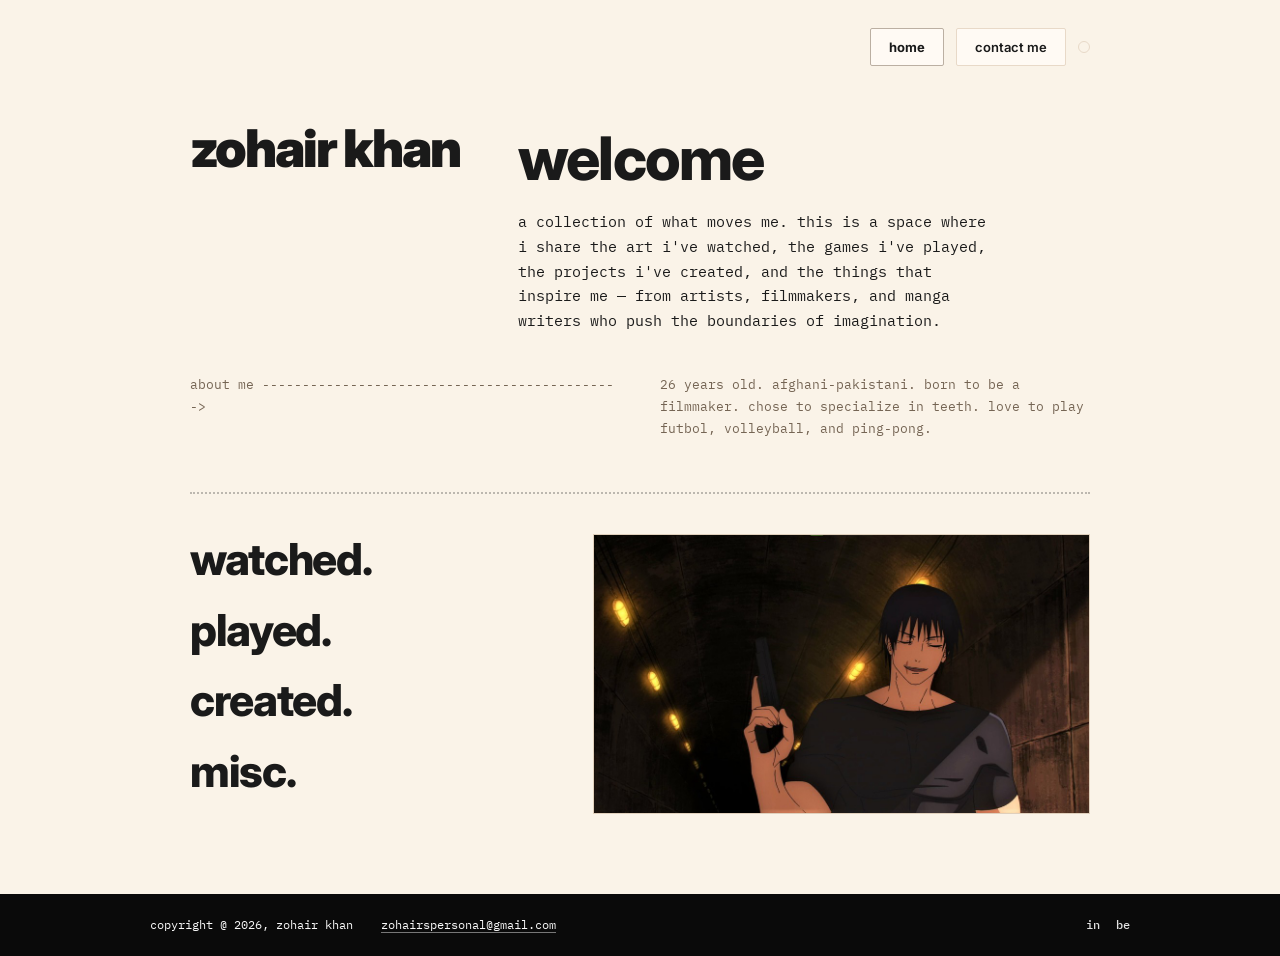
==== index.html @ 556e9f4f "Add files via upload" ====
<!DOCTYPE html>
<html lang="en">
<head>
  <meta charset="UTF-8">
  <meta name="viewport" content="width=device-width, initial-scale=1.0">
  <title>zohair khan</title>
  <link rel="preconnect" href="https://fonts.googleapis.com">
  <link rel="preconnect" href="https://fonts.gstatic.com" crossorigin>
  <link href="https://fonts.googleapis.com/css2?family=IBM+Plex+Mono:wght@400;500&family=Inter:wght@400;600;800;900&display=swap" rel="stylesheet">
  <link rel="stylesheet" href="portfolio-theme.css">
</head>

<body>
  <div class="page">
    <header class="top-bar">
      <a class="nav-pill" href="index.html" aria-current="page">home</a>
      <a class="nav-pill" href="contact.html">contact me</a>
      <button type="button" class="theme-dot" id="theme-toggle" aria-label="Toggle dark mode" aria-pressed="false" title="Theme"></button>
    </header>

    <main>
      <section class="intro-block" aria-label="Introduction">
        <div class="name-brand">zohair khan</div>
        <div>
          <p class="hi">welcome</p>
          <p class="intro-lead">a collection of what moves me. this is a space where i share the art i've watched, the games i've played, the projects i've created, and the things that inspire me — from artists, filmmakers, and manga writers who push the boundaries of imagination. </p>
        </div>
      </section>

      <div class="intro-columns">
        <p>about me ---------------------------------------------></p>
        <p>26 years old. afghani-pakistani. born to be a filmmaker. chose to specialize in teeth. love to play futbol, volleyball, and ping-pong.  </p>
      </div>

      <hr class="rule-dotted">

      <section class="categories-row" aria-label="Portfolio categories">
        <nav id="works" class="category-nav">
          <a class="category-heading" href="film.html">watched.</a>
          <a class="category-heading" href="games.html">played.</a>
          <a class="category-heading" href="creative.html">created.</a>
          <a class="category-heading" href="reads.html">misc.</a>
        </nav>
        <figure class="bottom-spotlight">
          <img class="bottom-spotlight-img" src="spotlight.png" alt="Illustration � Toji Fushiguro in a tunnel">
        </figure>
      </section>
    </main>
  </div>

  <footer class="site-footer">
    <div class="inner">
      <span>copyright @ 2026, zohair khan</span>
      <span><a href="mailto:zohairspersonal@gmail.com">zohairspersonal@gmail.com</a></span>
      <div class="footer-social" aria-label="Social">
        <a href="https://linkedin.com" target="_blank" rel="noopener noreferrer">in</a>
        <a href="https://behance.net" target="_blank" rel="noopener noreferrer">be</a>
      </div>
    </div>
  </footer>

  <script src="portfolio-theme.js" defer></script>
</body>
</html>
---- portfolio-theme.css ----
/* Shared with index + category subpages — keep in sync with homepage */

:root {
  --bg: #faf3e8;
  --text: #1a1a1a;
  --text-muted: #756554;
  --nav-box-bg: #fffaf4;
  --nav-box-border: #e8d9c8;
  --thumb-border: #e0d0bc;
  --footer-bg: #0a0a0a;
  --footer-text: #fafafa;
  --mono: "IBM Plex Mono", ui-monospace, monospace;
  --sans: "Inter", -apple-system, BlinkMacSystemFont, sans-serif;
}

[data-theme="dark"] {
  --bg: #1c1914;
  --text: #f5f5f5;
  --text-muted: #a89f92;
  --nav-box-bg: #2a241c;
  --nav-box-border: #3d362c;
  --thumb-border: #3d362c;
  --footer-bg: #000000;
  --footer-text: #e5e5e5;
}

* {
  box-sizing: border-box;
}

html {
  scroll-behavior: smooth;
  color-scheme: light;
}

html[data-theme="dark"] {
  color-scheme: dark;
}

body {
  margin: 0;
  background: var(--bg);
  color: var(--text);
  font-family: var(--sans);
  transition: background 0.2s ease, color 0.2s ease;
}

a {
  color: inherit;
}

.page {
  max-width: 980px;
  margin: 0 auto;
  padding: 28px clamp(20px, 4vw, 40px) 80px;
}

/* —— Top nav —— */
.top-bar {
  display: flex;
  justify-content: flex-end;
  align-items: center;
  gap: 12px;
  flex-wrap: wrap;
  margin-bottom: clamp(32px, 6vw, 56px);
}

.nav-pill {
  display: inline-block;
  padding: 10px 18px;
  font-size: 0.8125rem;
  font-weight: 600;
  text-decoration: none;
  text-transform: lowercase;
  background: var(--nav-box-bg);
  border: 1px solid var(--nav-box-border);
  border-radius: 2px;
  transition: background 0.15s ease, border-color 0.15s ease;
}

.nav-pill:hover {
  background: color-mix(in srgb, var(--nav-box-bg) 85%, var(--text));
}

.nav-pill[aria-current="page"] {
  font-weight: 700;
  border-color: color-mix(in srgb, var(--text) 22%, var(--nav-box-border));
}

.theme-dot {
  width: 12px;
  height: 12px;
  padding: 0;
  border-radius: 50%;
  border: 1px solid var(--nav-box-border);
  background: var(--bg);
  cursor: pointer;
  flex-shrink: 0;
}

.theme-dot[aria-pressed="true"] {
  background: var(--text);
}

/* —— Homepage intro —— */
.intro-block {
  display: grid;
  grid-template-columns: minmax(160px, 280px) 1fr;
  gap: clamp(24px, 5vw, 48px);
  align-items: start;
  margin-bottom: clamp(28px, 5vw, 40px);
}

.name-brand {
  font-size: clamp(2rem, 4.5vw, 3.25rem);
  font-weight: 900;
  line-height: 1.02;
  letter-spacing: -0.04em;
  user-select: none;
  text-transform: lowercase;
}

.hi {
  font-size: clamp(2.5rem, 6vw, 3.75rem);
  font-weight: 800;
  margin: 0 0 16px;
  letter-spacing: -0.03em;
}

.intro-lead {
  font-family: var(--mono);
  font-size: 0.9375rem;
  font-weight: 400;
  line-height: 1.65;
  color: var(--text);
  margin: 0;
  max-width: 52ch;
}

.intro-columns {
  display: grid;
  grid-template-columns: 1fr 1fr;
  gap: clamp(20px, 4vw, 40px);
  font-family: var(--mono);
  font-size: 0.8125rem;
  line-height: 1.7;
  color: var(--text-muted);
}

.intro-columns p {
  margin: 0;
}

.rule-dotted {
  border: none;
  height: 0;
  margin: clamp(36px, 6vw, 52px) 0 clamp(28px, 5vw, 40px);
  border-top: 2px dotted color-mix(in srgb, var(--text) 28%, transparent);
}

.rule-dotted--sub {
  margin: clamp(20px, 4vw, 32px) 0 clamp(24px, 4vw, 36px);
}

.categories-row {
  display: grid;
  grid-template-columns: minmax(0, 1fr) minmax(0, 1.4fr);
  gap: clamp(15px, 5vw, 48px);
  align-items: start;
}

.category-nav {
  display: flex;
  flex-direction: column;
  align-items: flex-start;
  gap: clamp(10px, 2vw, 18px);
  margin: 0;
  padding: 0;
  list-style: none;
}

.category-heading {
  font-size: clamp(1.75rem, 4vw, 2.75rem);
  font-weight: 800;
  letter-spacing: -0.03em;
  line-height: 1.15;
  text-decoration: none;
  text-transform: lowercase;
  color: var(--text);
  border-bottom: 2px solid transparent;
  transition: border-color 0.2s ease, color 0.2s ease;
}

.category-heading:hover {
  border-bottom-color: var(--text);
}

.category-heading:focus-visible {
  outline: 2px solid var(--text);
  outline-offset: 4px;
}

.bottom-spotlight {
  margin: 0;
  padding: 0;
  width: 100%;
}

.bottom-spotlight-img {
  width: 100%;
  height: auto;
  display: block;
  border: 1px solid var(--thumb-border);
  background: var(--nav-box-bg);
}

/* —— Subpages (watched / played / …) —— */
.page-title {
  font-size: clamp(2rem, 4vw, 3rem);
  font-weight: 800;
  letter-spacing: -0.03em;
  line-height: 1.1;
  text-transform: lowercase;
  margin: 0 0 clamp(12px, 3vw, 20px);
}

.subpage-nav {
  display: flex;
  flex-wrap: wrap;
  gap: 8px 18px;
  margin: 0 0 clamp(8px, 2vw, 12px);
}

.subpage-nav a {
  font-family: var(--mono);
  font-size: 0.8125rem;
  text-decoration: none;
  color: var(--text-muted);
  text-transform: lowercase;
  transition: color 0.15s ease;
}

.subpage-nav a:hover {
  color: var(--text);
}

.subpage-nav a[aria-current="page"] {
  color: var(--text);
  font-weight: 600;
  pointer-events: none;
}

.subpage-lead {
  font-family: var(--mono);
  font-size: 0.9375rem;
  color: var(--text-muted);
  line-height: 1.65;
  margin: 0;
}

.subpage-lead a {
  color: var(--text);
  text-decoration: underline;
  text-underline-offset: 3px;
}

.watched-chooser {
  min-height: 46vh;
  display: grid;
  place-items: center;
  gap: 22px;
  align-content: center;
}

.watched-choice {
  font-size: clamp(2rem, 6vw, 4.25rem);
  font-weight: 800;
  letter-spacing: -0.03em;
  line-height: 1;
  text-decoration: none;
  text-transform: lowercase;
  color: var(--text-muted);
  border-bottom: 3px solid transparent;
  padding-bottom: 4px;
  transition: color 0.2s ease, border-color 0.2s ease, transform 0.2s ease;
}

.watched-choice:hover {
  color: var(--text);
  border-bottom-color: var(--text);
  transform: translateY(-2px);
}

.watched-choice:focus-visible {
  outline: 2px solid var(--text);
  outline-offset: 6px;
}

/* —— Footer —— */
.site-footer {
  margin-top: 0;
  background: var(--footer-bg);
  color: var(--footer-text);
  font-family: var(--mono);
  font-size: 0.75rem;
  padding: 20px clamp(20px, 4vw, 40px);
  line-height: 1.8;
  text-transform: lowercase;
}

.site-footer .inner {
  max-width: 980px;
  margin: 0 auto;
  display: flex;
  flex-wrap: wrap;
  align-items: center;
  gap: 12px 28px;
}

.site-footer a {
  color: var(--footer-text);
  text-decoration: none;
  border-bottom: 1px solid color-mix(in srgb, var(--footer-text) 45%, transparent);
}

.site-footer a:hover {
  border-bottom-color: var(--footer-text);
}

.footer-social {
  display: inline-flex;
  gap: 16px;
  margin-left: auto;
}

.footer-social a {
  font-weight: 500;
  border-bottom: none;
  opacity: 0.9;
}

.footer-social a:hover {
  opacity: 1;
}

@media (max-width: 720px) {
  .intro-block {
    grid-template-columns: 1fr;
  }

  .name-brand {
    font-size: clamp(1.75rem, 8vw, 2.5rem);
    max-width: 100%;
  }

  .intro-columns {
    grid-template-columns: 1fr;
  }

  .footer-social {
    margin-left: 0;
  }

  .categories-row {
    grid-template-columns: 1fr;
  }
}
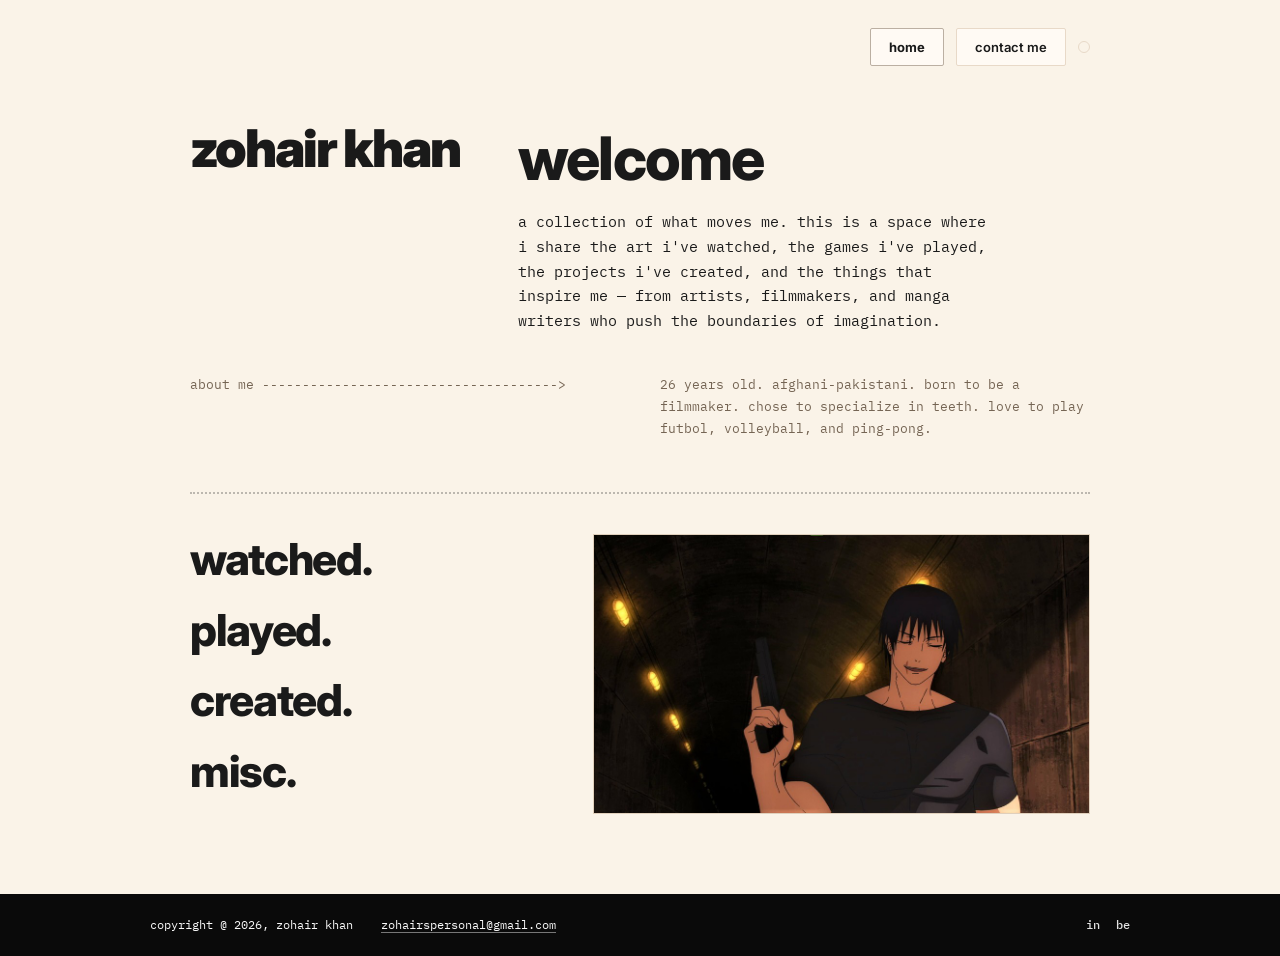
==== commit 3d81ba17: "Update index.html i removed 8 dashes to make mobile site look cleaner" ====
--- a/index.html
+++ b/index.html
@@ -28,7 +28,7 @@
       </section>
 
       <div class="intro-columns">
-        <p>about me ---------------------------------------------></p>
+        <p>about me -------------------------------------></p>
         <p>26 years old. afghani-pakistani. born to be a filmmaker. chose to specialize in teeth. love to play futbol, volleyball, and ping-pong.  </p>
       </div>
 
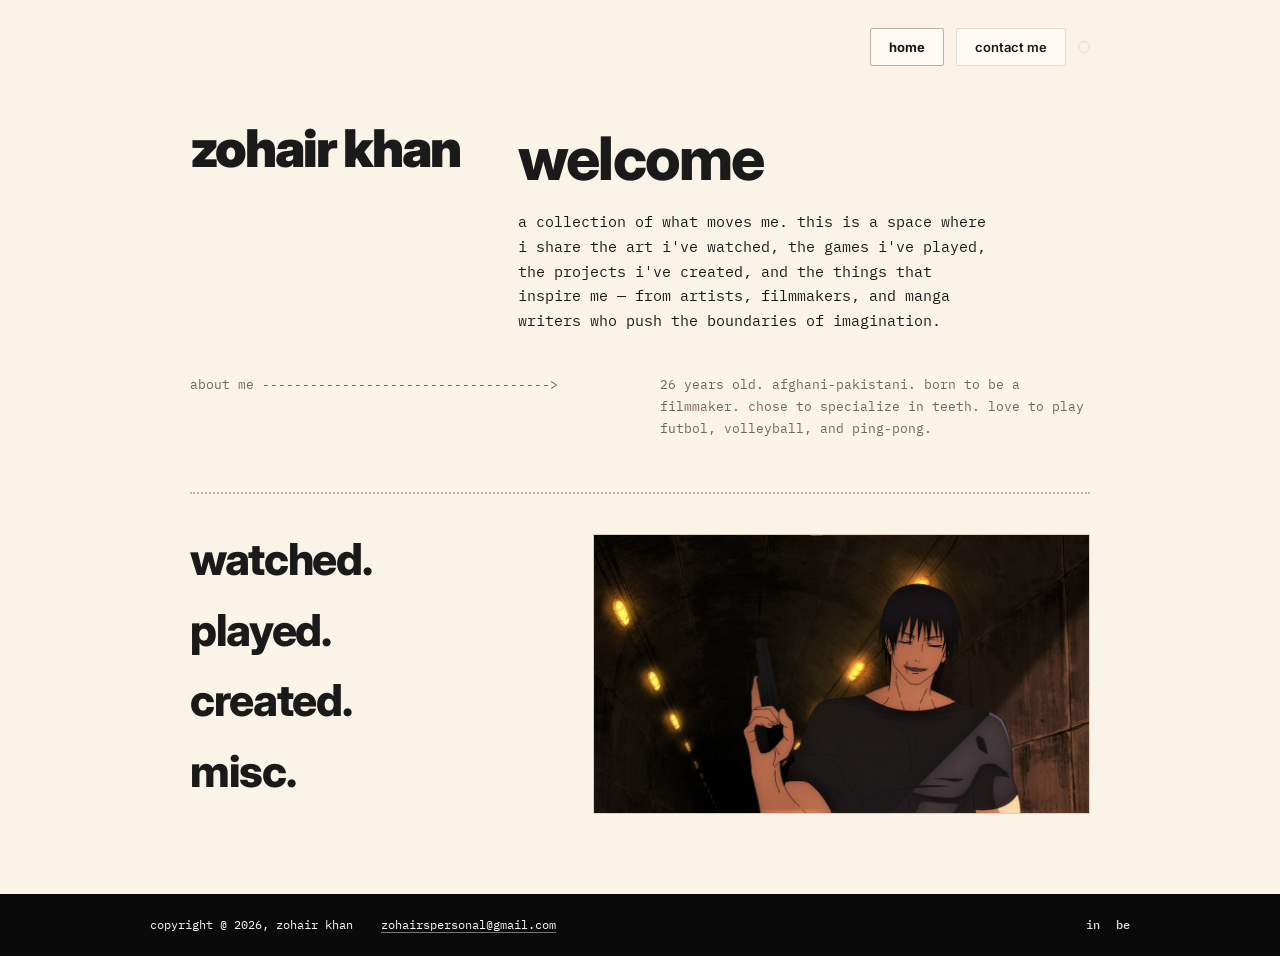
==== commit 35129a61: "Update index.html took one more additional dash off for mobile version to look good." ====
--- a/index.html
+++ b/index.html
@@ -28,7 +28,7 @@
       </section>
 
       <div class="intro-columns">
-        <p>about me -------------------------------------></p>
+        <p>about me ------------------------------------></p>
         <p>26 years old. afghani-pakistani. born to be a filmmaker. chose to specialize in teeth. love to play futbol, volleyball, and ping-pong.  </p>
       </div>
 
